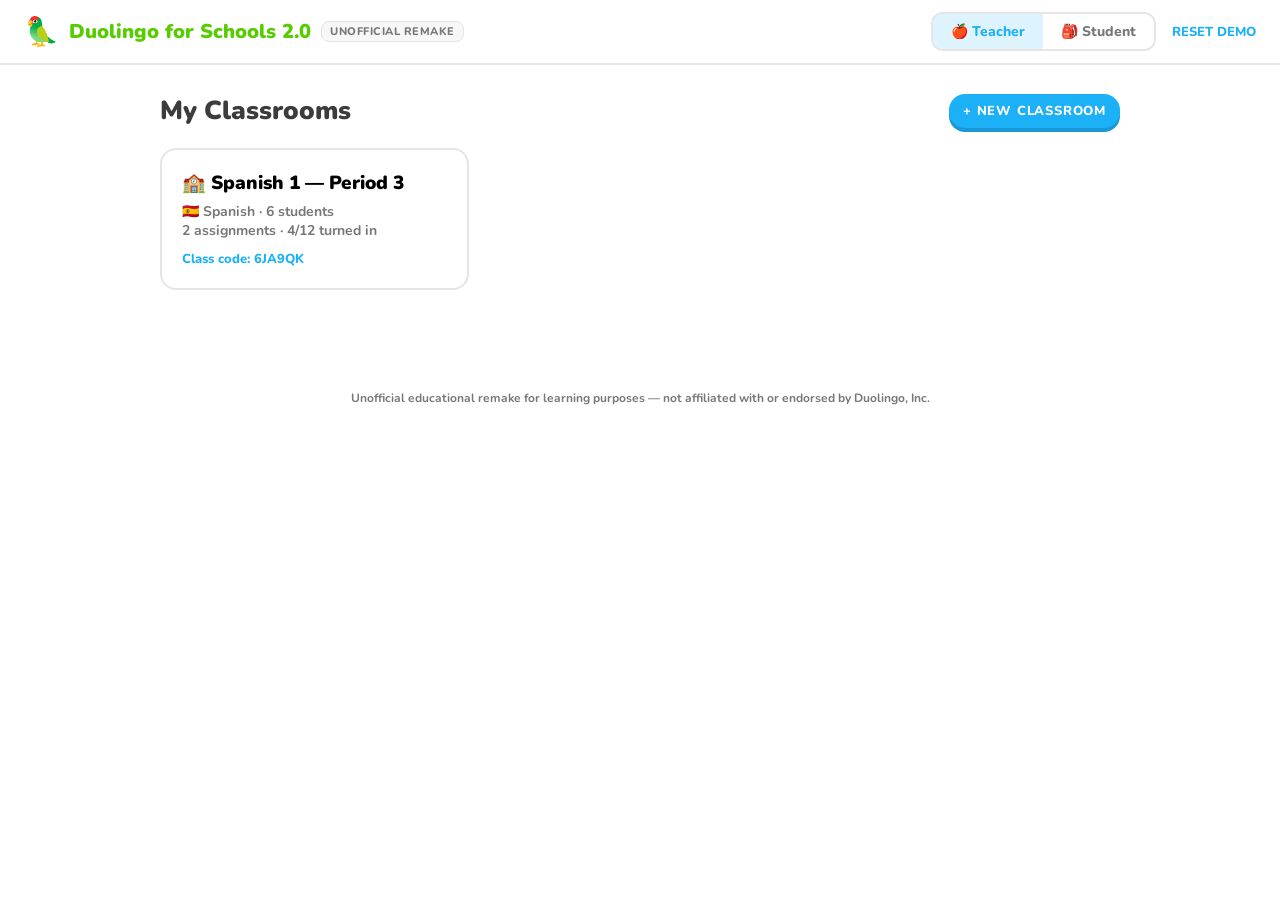
==== index.html @ 545c4e7c "Initial release: unofficial Duolingo for Schools remake Teacher dashboard (classrooms, roster, assig" ====
<!DOCTYPE html>
<html lang="en">
<head>
  <meta charset="UTF-8" />
  <meta name="viewport" content="width=device-width, initial-scale=1.0" />
  <title>Duolingo for Schools 2.0 (Unofficial Remake)</title>
  <link rel="icon" href="data:image/svg+xml,<svg xmlns='http://www.w3.org/2000/svg' viewBox='0 0 100 100'><text y='.9em' font-size='90'>🦜</text></svg>" />
  <link rel="preconnect" href="https://fonts.googleapis.com" />
  <link rel="preconnect" href="https://fonts.gstatic.com" crossorigin />
  <link href="https://fonts.googleapis.com/css2?family=Nunito:wght@400;700;800;900&display=swap" rel="stylesheet" />
  <link rel="stylesheet" href="css/styles.css" />
</head>
<body>
  <div id="app" aria-live="polite"></div>
  <script src="js/data.js"></script>
  <script src="js/app.js"></script>
</body>
</html>
---- css/styles.css ----
/* Duolingo for Schools 2.0 (unofficial remake) — original stylesheet */

:root {
  --green: #58cc02;
  --green-dark: #46a302;
  --green-pale: #d7ffb8;
  --blue: #1cb0f6;
  --blue-dark: #1899d6;
  --blue-pale: #ddf4ff;
  --red: #ff4b4b;
  --red-dark: #ea2b2b;
  --red-pale: #ffdfe0;
  --yellow: #ffc800;
  --purple: #ce82ff;
  --ink: #3c3c3c;
  --ink-soft: #777777;
  --line: #e5e5e5;
  --bg: #ffffff;
  --bg-soft: #f7f7f7;
  --radius: 16px;
}

* { box-sizing: border-box; margin: 0; padding: 0; }

body {
  font-family: "Nunito", "Segoe UI", system-ui, -apple-system, sans-serif;
  color: var(--ink);
  background: var(--bg);
  min-height: 100vh;
}

button { font-family: inherit; cursor: pointer; }
input, select { font-family: inherit; }

/* ---------- Header ---------- */

.topbar {
  display: flex;
  align-items: center;
  gap: 16px;
  padding: 12px 24px;
  border-bottom: 2px solid var(--line);
  position: sticky;
  top: 0;
  background: var(--bg);
  z-index: 10;
  flex-wrap: wrap;
}

.brand {
  display: flex;
  align-items: center;
  gap: 10px;
  font-weight: 900;
  font-size: 20px;
  color: var(--green);
  cursor: pointer;
  border: none;
  background: none;
}

.brand .mascot { font-size: 28px; }

.brand .tag {
  font-size: 11px;
  font-weight: 800;
  color: var(--ink-soft);
  background: var(--bg-soft);
  border: 1px solid var(--line);
  border-radius: 8px;
  padding: 2px 8px;
  text-transform: uppercase;
  letter-spacing: 0.5px;
}

.topbar .spacer { flex: 1; }

.mode-switch {
  display: flex;
  border: 2px solid var(--line);
  border-radius: 12px;
  overflow: hidden;
}

.mode-switch button {
  border: none;
  background: var(--bg);
  padding: 8px 18px;
  font-weight: 800;
  font-size: 14px;
  color: var(--ink-soft);
}

.mode-switch button.active {
  background: var(--blue-pale);
  color: var(--blue);
}

/* ---------- Buttons ---------- */

.btn {
  display: inline-block;
  border: none;
  border-radius: var(--radius);
  padding: 12px 24px;
  font-size: 15px;
  font-weight: 800;
  text-transform: uppercase;
  letter-spacing: 0.8px;
  color: #fff;
  background: var(--green);
  box-shadow: 0 4px 0 var(--green-dark);
  transition: filter 0.1s;
}

.btn:hover { filter: brightness(1.05); }
.btn:active { transform: translateY(4px); box-shadow: none; }

.btn:disabled {
  background: var(--line);
  color: #afafaf;
  box-shadow: 0 4px 0 #d8d8d8;
  cursor: not-allowed;
}

.btn.blue { background: var(--blue); box-shadow: 0 4px 0 var(--blue-dark); }
.btn.red { background: var(--red); box-shadow: 0 4px 0 var(--red-dark); }

.btn.ghost {
  background: var(--bg);
  color: var(--blue);
  border: 2px solid var(--line);
  box-shadow: 0 4px 0 var(--line);
}

.btn.small { padding: 8px 14px; font-size: 13px; }

.linkish {
  border: none;
  background: none;
  color: var(--blue);
  font-weight: 800;
  font-size: 13px;
  text-transform: uppercase;
}

/* ---------- Layout ---------- */

.page {
  max-width: 1000px;
  margin: 0 auto;
  padding: 28px 20px 80px;
}

.page-head {
  display: flex;
  align-items: center;
  gap: 12px;
  flex-wrap: wrap;
  margin-bottom: 20px;
}

.page-head h1 { font-size: 26px; font-weight: 900; }
.page-head .sub { color: var(--ink-soft); font-size: 14px; width: 100%; }

.card {
  border: 2px solid var(--line);
  border-radius: var(--radius);
  padding: 20px;
  background: var(--bg);
}

.card.clickable { cursor: pointer; transition: transform 0.1s, border-color 0.1s; text-align: left; width: 100%; }
.card.clickable:hover { border-color: var(--blue); transform: translateY(-2px); }

.grid {
  display: grid;
  grid-template-columns: repeat(auto-fill, minmax(260px, 1fr));
  gap: 16px;
}

.stat-row {
  display: grid;
  grid-template-columns: repeat(auto-fit, minmax(150px, 1fr));
  gap: 12px;
  margin-bottom: 20px;
}

.stat {
  border: 2px solid var(--line);
  border-radius: var(--radius);
  padding: 14px;
  text-align: center;
}

.stat .num { font-size: 26px; font-weight: 900; }
.stat .lbl { font-size: 12px; font-weight: 800; text-transform: uppercase; color: var(--ink-soft); }

/* ---------- Tabs ---------- */

.tabs {
  display: flex;
  gap: 4px;
  border-bottom: 2px solid var(--line);
  margin-bottom: 20px;
  flex-wrap: wrap;
}

.tabs button {
  border: none;
  background: none;
  padding: 10px 18px;
  font-weight: 800;
  font-size: 14px;
  color: var(--ink-soft);
  border-bottom: 3px solid transparent;
  text-transform: uppercase;
  letter-spacing: 0.5px;
}

.tabs button.active { color: var(--blue); border-bottom-color: var(--blue); }

/* ---------- Tables ---------- */

.table-wrap { overflow-x: auto; border: 2px solid var(--line); border-radius: var(--radius); }

table { width: 100%; border-collapse: collapse; font-size: 14px; }

th, td { padding: 12px 14px; text-align: left; white-space: nowrap; }

th {
  font-size: 12px;
  text-transform: uppercase;
  letter-spacing: 0.5px;
  color: var(--ink-soft);
  background: var(--bg-soft);
}

tr + tr td { border-top: 1px solid var(--line); }

.cell-good { color: var(--green-dark); font-weight: 800; }
.cell-warn { color: var(--ink-soft); }

/* ---------- Chips / badges ---------- */

.chip {
  display: inline-block;
  border-radius: 999px;
  padding: 3px 10px;
  font-size: 12px;
  font-weight: 800;
  margin: 2px;
}

.chip.done { background: var(--green-pale); color: var(--green-dark); }
.chip.pending { background: var(--bg-soft); color: var(--ink-soft); border: 1px solid var(--line); }

.code-box {
  display: inline-block;
  font-size: 22px;
  font-weight: 900;
  letter-spacing: 4px;
  background: var(--blue-pale);
  color: var(--blue);
  border-radius: 12px;
  padding: 8px 18px;
}

/* ---------- Forms ---------- */

.form-row { display: flex; gap: 10px; flex-wrap: wrap; align-items: center; margin: 14px 0; }

.form-row input, .form-row select {
  border: 2px solid var(--line);
  border-radius: 12px;
  padding: 10px 14px;
  font-size: 15px;
  font-weight: 700;
  color: var(--ink);
  background: var(--bg);
}

.form-row input:focus, .form-row select:focus { outline: none; border-color: var(--blue); }

/* ---------- Skill tree ---------- */

.skill-tree {
  display: grid;
  grid-template-columns: repeat(auto-fill, minmax(130px, 1fr));
  gap: 18px;
}

.skill-node {
  border: none;
  background: none;
  text-align: center;
  display: flex;
  flex-direction: column;
  align-items: center;
  gap: 6px;
}

.skill-node .bubble {
  width: 84px;
  height: 84px;
  border-radius: 50%;
  display: flex;
  align-items: center;
  justify-content: center;
  font-size: 36px;
  background: var(--bg-soft);
  border: 4px solid var(--line);
  box-shadow: 0 6px 0 var(--line);
  transition: transform 0.1s;
}

.skill-node:hover .bubble { transform: translateY(-2px); }

.skill-node.started .bubble { background: var(--green-pale); border-color: var(--green); box-shadow: 0 6px 0 var(--green-dark); }
.skill-node.maxed .bubble { background: #fff3c4; border-color: var(--yellow); box-shadow: 0 6px 0 #d4a600; }

.skill-node .name { font-weight: 800; font-size: 14px; }
.skill-node .crowns { font-size: 12px; color: var(--ink-soft); font-weight: 700; }

/* ---------- Student header ---------- */

.hud {
  display: flex;
  gap: 18px;
  align-items: center;
  flex-wrap: wrap;
  margin-bottom: 24px;
}

.hud .pill {
  display: flex;
  align-items: center;
  gap: 6px;
  font-weight: 900;
  font-size: 16px;
}

.assignment-card {
  display: flex;
  align-items: center;
  gap: 14px;
  border: 2px solid var(--line);
  border-radius: var(--radius);
  padding: 16px;
}

.assignment-card.overdue { border-color: var(--red); }
.assignment-card .icon { font-size: 32px; }
.assignment-card .meta { flex: 1; }
.assignment-card .meta .due { font-size: 13px; color: var(--ink-soft); font-weight: 700; }
.assignment-card .meta .due.late { color: var(--red); }

.section-title {
  font-size: 15px;
  font-weight: 900;
  text-transform: uppercase;
  letter-spacing: 1px;
  color: var(--ink-soft);
  margin: 26px 0 12px;
}

/* ---------- Lesson player ---------- */

.lesson-top {
  display: flex;
  align-items: center;
  gap: 16px;
  max-width: 700px;
  margin: 20px auto 0;
  padding: 0 20px;
}

.lesson-top .quit { border: none; background: none; font-size: 22px; color: var(--ink-soft); }

.progress-track {
  flex: 1;
  height: 14px;
  background: var(--line);
  border-radius: 999px;
  overflow: hidden;
}

.progress-fill {
  height: 100%;
  background: var(--green);
  border-radius: 999px;
  transition: width 0.3s;
}

.hearts { font-weight: 900; color: var(--red); font-size: 16px; white-space: nowrap; }

.lesson-body { max-width: 700px; margin: 0 auto; padding: 30px 20px 160px; }

.exercise-kind {
  font-size: 13px;
  font-weight: 900;
  text-transform: uppercase;
  letter-spacing: 1px;
  color: var(--purple);
  margin-bottom: 8px;
}

.prompt { font-size: 24px; font-weight: 900; margin-bottom: 24px; }
.prompt .speak { font-size: 20px; margin-right: 8px; }

.options { display: grid; gap: 10px; }

.option {
  border: 2px solid var(--line);
  border-radius: 12px;
  background: var(--bg);
  padding: 14px 16px;
  font-size: 17px;
  font-weight: 700;
  text-align: left;
  box-shadow: 0 3px 0 var(--line);
}

.option:not(:disabled):hover { background: var(--bg-soft); }
.option.selected { border-color: var(--blue); background: var(--blue-pale); color: var(--blue-dark); box-shadow: 0 3px 0 var(--blue); }
.option.correct { border-color: var(--green); background: var(--green-pale); color: var(--green-dark); box-shadow: 0 3px 0 var(--green); }
.option.wrong { border-color: var(--red); background: var(--red-pale); color: var(--red-dark); box-shadow: 0 3px 0 var(--red); }

.type-input {
  width: 100%;
  border: 2px solid var(--line);
  border-radius: 12px;
  background: var(--bg-soft);
  padding: 16px;
  font-size: 17px;
  font-weight: 700;
}

.type-input:focus { outline: none; border-color: var(--blue); }

.bank-answer {
  min-height: 58px;
  border-bottom: 2px solid var(--line);
  border-top: 2px solid var(--line);
  padding: 10px 4px;
  display: flex;
  flex-wrap: wrap;
  gap: 8px;
  margin-bottom: 22px;
}

.bank-pool { display: flex; flex-wrap: wrap; gap: 8px; }

.token {
  border: 2px solid var(--line);
  border-radius: 12px;
  background: var(--bg);
  padding: 8px 14px;
  font-size: 16px;
  font-weight: 700;
  box-shadow: 0 3px 0 var(--line);
}

.token.used { visibility: hidden; }

.match-grid { display: grid; grid-template-columns: 1fr 1fr; gap: 10px; max-width: 480px; }

.match-btn {
  border: 2px solid var(--line);
  border-radius: 12px;
  background: var(--bg);
  padding: 14px;
  font-size: 16px;
  font-weight: 700;
  box-shadow: 0 3px 0 var(--line);
}

.match-btn.selected { border-color: var(--blue); background: var(--blue-pale); }
.match-btn.matched { border-color: var(--green); background: var(--green-pale); color: var(--green-dark); pointer-events: none; opacity: 0.7; }
.match-btn.shake { animation: shake 0.3s; border-color: var(--red); }

@keyframes shake {
  0%, 100% { transform: translateX(0); }
  25% { transform: translateX(-5px); }
  75% { transform: translateX(5px); }
}

/* ---------- Lesson footer ---------- */

.lesson-footer {
  position: fixed;
  bottom: 0;
  left: 0;
  right: 0;
  border-top: 2px solid var(--line);
  background: var(--bg);
  padding: 18px 20px;
}

.lesson-footer.good { background: var(--green-pale); border-top-color: var(--green); }
.lesson-footer.bad { background: var(--red-pale); border-top-color: var(--red); }

.lesson-footer .inner {
  max-width: 700px;
  margin: 0 auto;
  display: flex;
  align-items: center;
  gap: 16px;
  flex-wrap: wrap;
}

.lesson-footer .msg { flex: 1; min-width: 200px; }
.lesson-footer .msg .headline { font-size: 20px; font-weight: 900; }
.lesson-footer.good .msg { color: var(--green-dark); }
.lesson-footer.bad .msg { color: var(--red-dark); }
.lesson-footer .msg .detail { font-size: 15px; font-weight: 700; }

/* ---------- Completion screens ---------- */

.finish {
  max-width: 560px;
  margin: 60px auto;
  text-align: center;
  padding: 0 20px;
}

.finish .big { font-size: 72px; }
.finish h1 { font-size: 30px; font-weight: 900; margin: 12px 0 6px; }
.finish p { color: var(--ink-soft); font-weight: 700; margin-bottom: 24px; }

.finish .stat-row { max-width: 380px; margin: 0 auto 28px; }

/* ---------- Picker ---------- */

.picker-list { display: grid; grid-template-columns: repeat(auto-fill, minmax(220px, 1fr)); gap: 12px; }

.picker-card {
  display: flex;
  align-items: center;
  gap: 12px;
  border: 2px solid var(--line);
  border-radius: var(--radius);
  background: var(--bg);
  padding: 14px;
  font-size: 16px;
  font-weight: 800;
  text-align: left;
}

.picker-card:hover { border-color: var(--blue); }
.picker-card .avatar { font-size: 30px; }
.picker-card .cls { display: block; font-size: 12px; color: var(--ink-soft); font-weight: 700; }

.empty {
  border: 2px dashed var(--line);
  border-radius: var(--radius);
  padding: 30px;
  text-align: center;
  color: var(--ink-soft);
  font-weight: 700;
}

footer.site {
  text-align: center;
  padding: 20px;
  color: var(--ink-soft);
  font-size: 12px;
  font-weight: 700;
}

@media (max-width: 600px) {
  .topbar { padding: 10px 12px; }
  .brand { font-size: 16px; }
  .page { padding: 18px 12px 80px; }
}
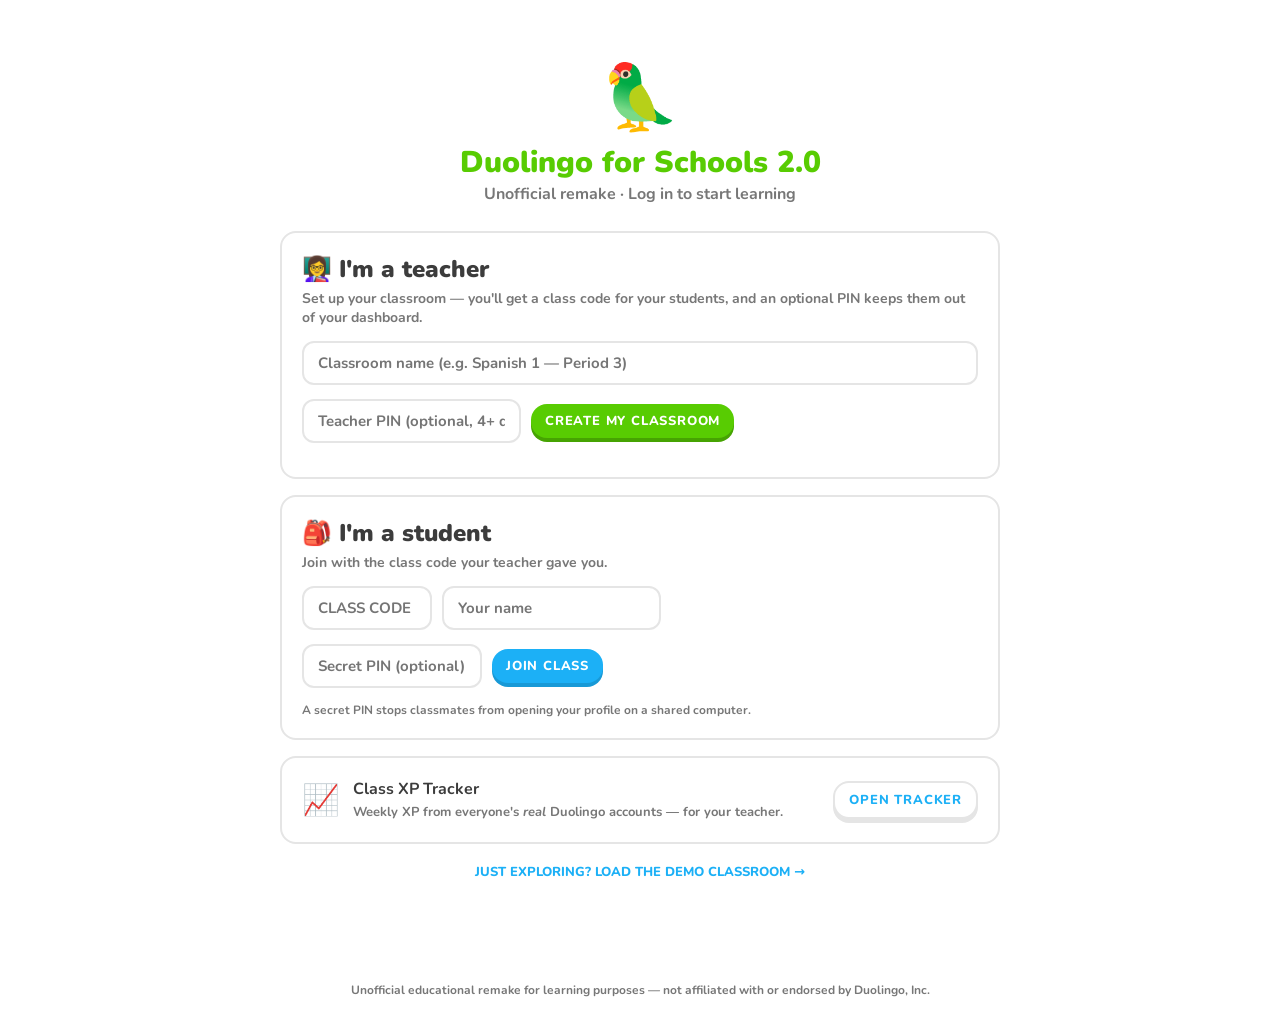
==== commit 42e78480: "Add login page, student PINs, class leaderboard, keyboard play, PWA The start screen becomes a login" ====
--- a/index.html
+++ b/index.html
@@ -5,6 +5,8 @@
   <meta name="viewport" content="width=device-width, initial-scale=1.0" />
   <title>Duolingo for Schools 2.0 (Unofficial Remake)</title>
   <link rel="icon" href="data:image/svg+xml,<svg xmlns='http://www.w3.org/2000/svg' viewBox='0 0 100 100'><text y='.9em' font-size='90'>🦜</text></svg>" />
+  <link rel="manifest" href="manifest.json" />
+  <meta name="theme-color" content="#58cc02" />
   <link rel="preconnect" href="https://fonts.googleapis.com" />
   <link rel="preconnect" href="https://fonts.gstatic.com" crossorigin />
   <link href="https://fonts.googleapis.com/css2?family=Nunito:wght@400;700;800;900&display=swap" rel="stylesheet" />
--- a/css/styles.css
+++ b/css/styles.css
@@ -560,6 +560,66 @@
   font-weight: 700;
 }
 
+/* ---------- Collapsible sections ---------- */
+
+details.collapser > summary {
+  cursor: pointer;
+  font-weight: 900;
+  font-size: 16px;
+  list-style: none;
+  user-select: none;
+}
+details.collapser > summary::-webkit-details-marker { display: none; }
+details.collapser > summary::after { content: "▾"; float: right; color: var(--ink-soft); }
+details.collapser[open] > summary::after { content: "▴"; }
+
+/* ---------- Podium leaderboard ---------- */
+
+.lb-toggle { margin-bottom: 18px; display: inline-flex; }
+
+.podium { display: flex; align-items: flex-end; justify-content: center; gap: 14px; margin: 8px 0 22px; }
+.podium .slot { flex: 1; max-width: 170px; text-align: center; }
+
+.podium .avatar-circle {
+  width: 64px;
+  height: 64px;
+  border-radius: 50%;
+  display: flex;
+  align-items: center;
+  justify-content: center;
+  font-size: 26px;
+  font-weight: 900;
+  margin: 0 auto 8px;
+  background: var(--blue-pale);
+  color: var(--blue-dark);
+  border: 3px solid var(--blue);
+}
+
+.podium .who { font-weight: 900; font-size: 15px; overflow-wrap: anywhere; }
+.podium .score { font-weight: 800; color: var(--ink-soft); font-size: 13px; margin-bottom: 8px; }
+
+.podium .stand {
+  border-radius: 12px 12px 0 0;
+  font-size: 28px;
+  font-weight: 900;
+  color: #fff;
+  display: flex;
+  align-items: center;
+  justify-content: center;
+}
+
+.podium .first .stand { height: 96px; background: var(--yellow); }
+.podium .second .stand { height: 72px; background: #b7bdc4; }
+.podium .third .stand { height: 56px; background: #d29b6c; }
+.podium .first .avatar-circle { border-color: var(--yellow); background: #fff3c4; color: #946f00; }
+
+.lb-list { border: 2px solid var(--line); border-radius: var(--radius); overflow: hidden; }
+.lb-row { display: flex; align-items: center; gap: 12px; padding: 12px 16px; font-weight: 800; }
+.lb-row + .lb-row { border-top: 1px solid var(--line); }
+.lb-row .rank { width: 28px; color: var(--ink-soft); }
+.lb-row .nm { flex: 1; overflow-wrap: anywhere; }
+.lb-row .val { color: var(--green-dark); }
+
 footer.site {
   text-align: center;
   padding: 20px;
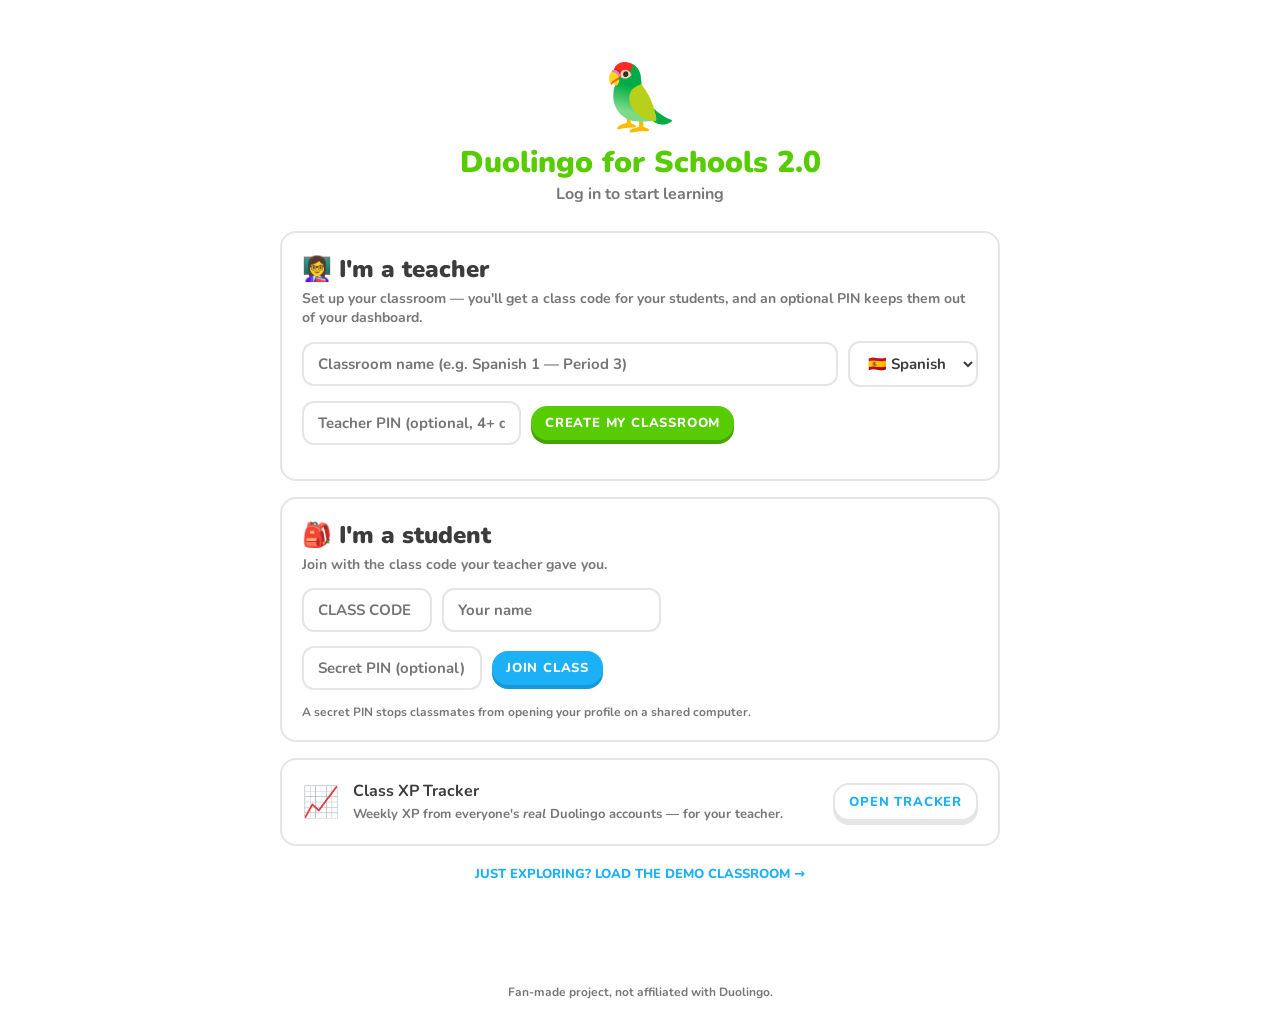
==== commit 9147b51d: "Add teacher detection to the tracker; slim down branding Usernames listed under "teachers" in data/u" ====
--- a/index.html
+++ b/index.html
@@ -3,7 +3,7 @@
 <head>
   <meta charset="UTF-8" />
   <meta name="viewport" content="width=device-width, initial-scale=1.0" />
-  <title>Duolingo for Schools 2.0 (Unofficial Remake)</title>
+  <title>Duolingo for Schools 2.0</title>
   <link rel="icon" href="data:image/svg+xml,<svg xmlns='http://www.w3.org/2000/svg' viewBox='0 0 100 100'><text y='.9em' font-size='90'>🦜</text></svg>" />
   <link rel="manifest" href="manifest.json" />
   <meta name="theme-color" content="#58cc02" />
--- a/css/styles.css
+++ b/css/styles.css
@@ -408,6 +408,24 @@
 .prompt { font-size: 24px; font-weight: 900; margin-bottom: 24px; }
 .prompt .speak { font-size: 20px; margin-right: 8px; }
 
+.speak-btn {
+  border: none;
+  background: var(--blue-pale);
+  color: var(--blue);
+  border-radius: 10px;
+  font-size: 20px;
+  padding: 2px 10px;
+  margin-right: 10px;
+  cursor: pointer;
+  vertical-align: middle;
+}
+.speak-btn:hover { filter: brightness(0.95); }
+.speak-btn.big { font-size: 34px; padding: 8px 20px; margin-right: 12px; }
+
+.confetti { position: fixed; inset: 0; pointer-events: none; overflow: hidden; z-index: 5; }
+.confetti span { position: absolute; top: -40px; animation: confetti-fall 2.8s ease-in forwards; }
+@keyframes confetti-fall { to { transform: translateY(110vh) rotate(560deg); opacity: 0.4; } }
+
 .options { display: grid; gap: 10px; }
 
 .option {
@@ -560,6 +578,16 @@
   font-weight: 700;
 }
 
+/* ---------- Daily XP chart ---------- */
+
+.xp-bar { transition: filter 0.1s; cursor: default; }
+.xp-bar:hover { filter: brightness(1.25); }
+
+/* ---------- Profile links (tracker) ---------- */
+
+.profile-link { color: inherit; text-decoration: none; border-bottom: 1px dashed var(--ink-soft); }
+.profile-link:hover { color: var(--blue); border-bottom-color: var(--blue); }
+
 /* ---------- Collapsible sections ---------- */
 
 details.collapser > summary {
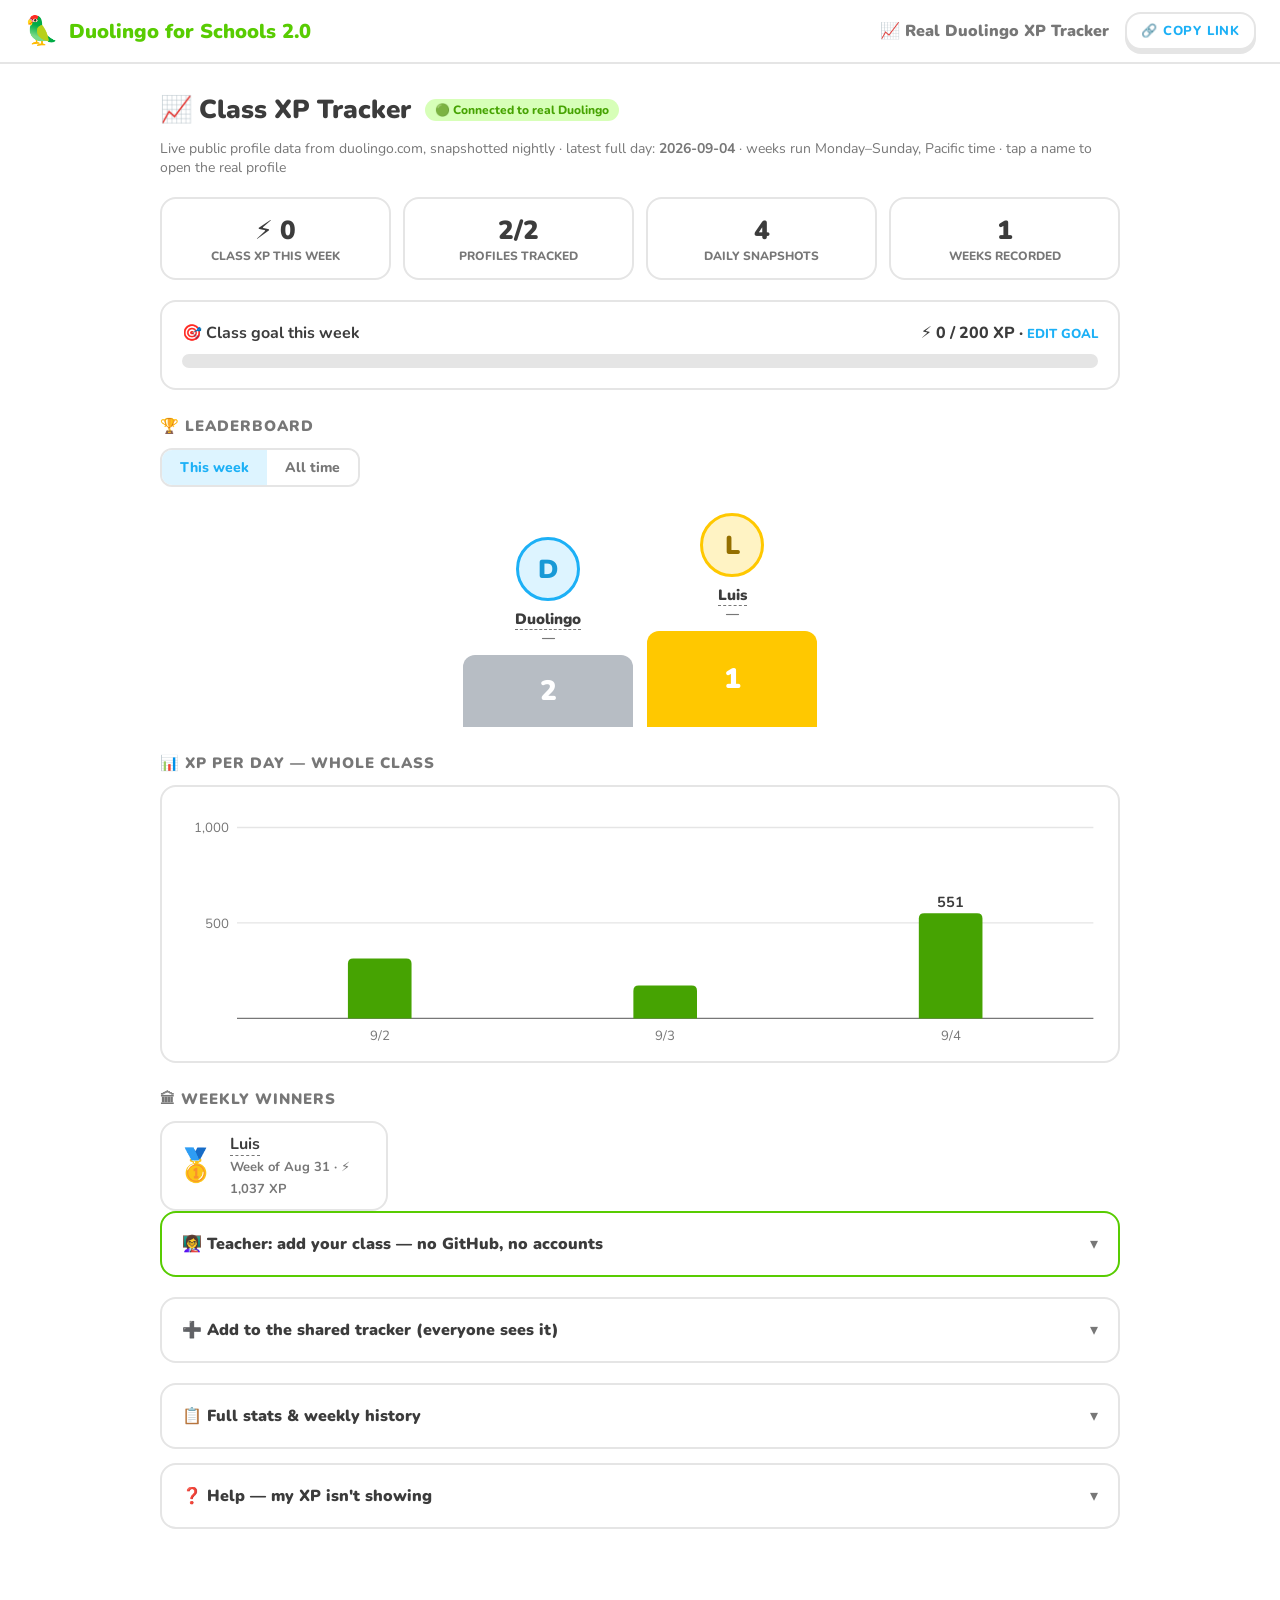
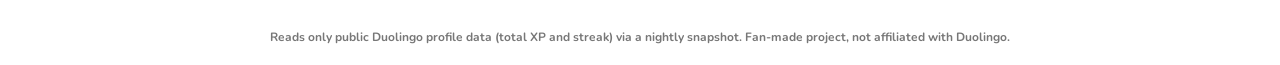
==== commit 5b312539: "Remove the practice-app clone; the real XP tracker is the site Deletes the Duolingo-style lesson app" ====
--- a/index.html
+++ b/index.html
@@ -3,18 +3,14 @@
 <head>
   <meta charset="UTF-8" />
   <meta name="viewport" content="width=device-width, initial-scale=1.0" />
-  <title>Duolingo for Schools 2.0</title>
-  <link rel="icon" href="data:image/svg+xml,<svg xmlns='http://www.w3.org/2000/svg' viewBox='0 0 100 100'><text y='.9em' font-size='90'>🦜</text></svg>" />
-  <link rel="manifest" href="manifest.json" />
-  <meta name="theme-color" content="#58cc02" />
-  <link rel="preconnect" href="https://fonts.googleapis.com" />
-  <link rel="preconnect" href="https://fonts.gstatic.com" crossorigin />
-  <link href="https://fonts.googleapis.com/css2?family=Nunito:wght@400;700;800;900&display=swap" rel="stylesheet" />
-  <link rel="stylesheet" href="css/styles.css" />
+  <meta http-equiv="refresh" content="0; url=tracker.html" />
+  <link rel="canonical" href="tracker.html" />
+  <title>Class XP Tracker</title>
+  <script>location.replace("tracker.html");</script>
 </head>
 <body>
-  <div id="app" aria-live="polite"></div>
-  <script src="js/data.js"></script>
-  <script src="js/app.js"></script>
+  <p style="font-family:system-ui,-apple-system,sans-serif;padding:24px;">
+    Opening the <a href="tracker.html">Class XP Tracker</a>…
+  </p>
 </body>
 </html>
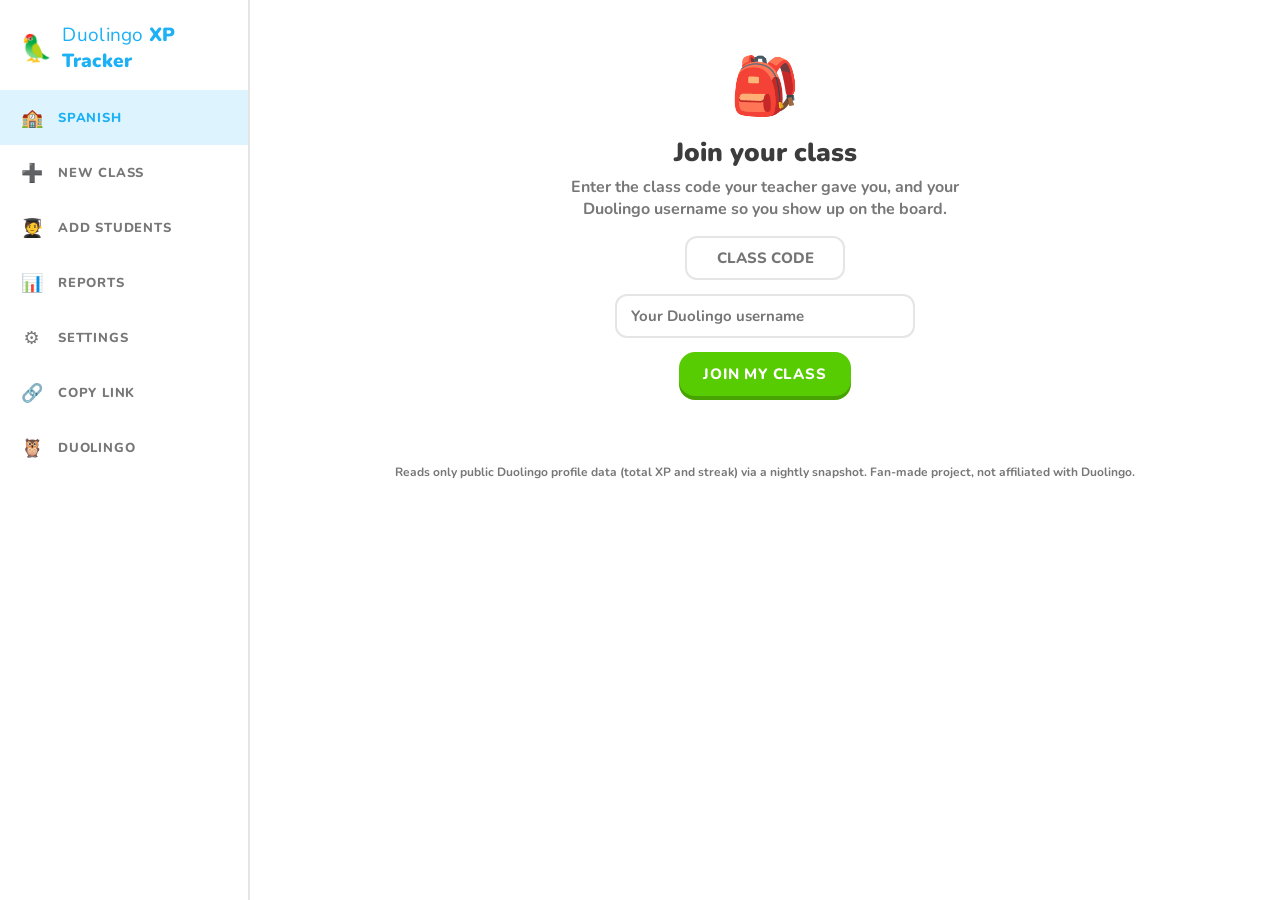
==== commit 945b82de: "Students who enter the class code are added automatically New join pipeline with no student accounts" ====
--- a/index.html
+++ b/index.html
@@ -5,12 +5,12 @@
   <meta name="viewport" content="width=device-width, initial-scale=1.0" />
   <meta http-equiv="refresh" content="0; url=tracker.html" />
   <link rel="canonical" href="tracker.html" />
-  <title>Class XP Tracker</title>
+  <title>Duolingo XP Tracker</title>
   <script>location.replace("tracker.html");</script>
 </head>
 <body>
   <p style="font-family:system-ui,-apple-system,sans-serif;padding:24px;">
-    Opening the <a href="tracker.html">Class XP Tracker</a>…
+    Opening the <a href="tracker.html">Duolingo XP Tracker</a>…
   </p>
 </body>
 </html>
